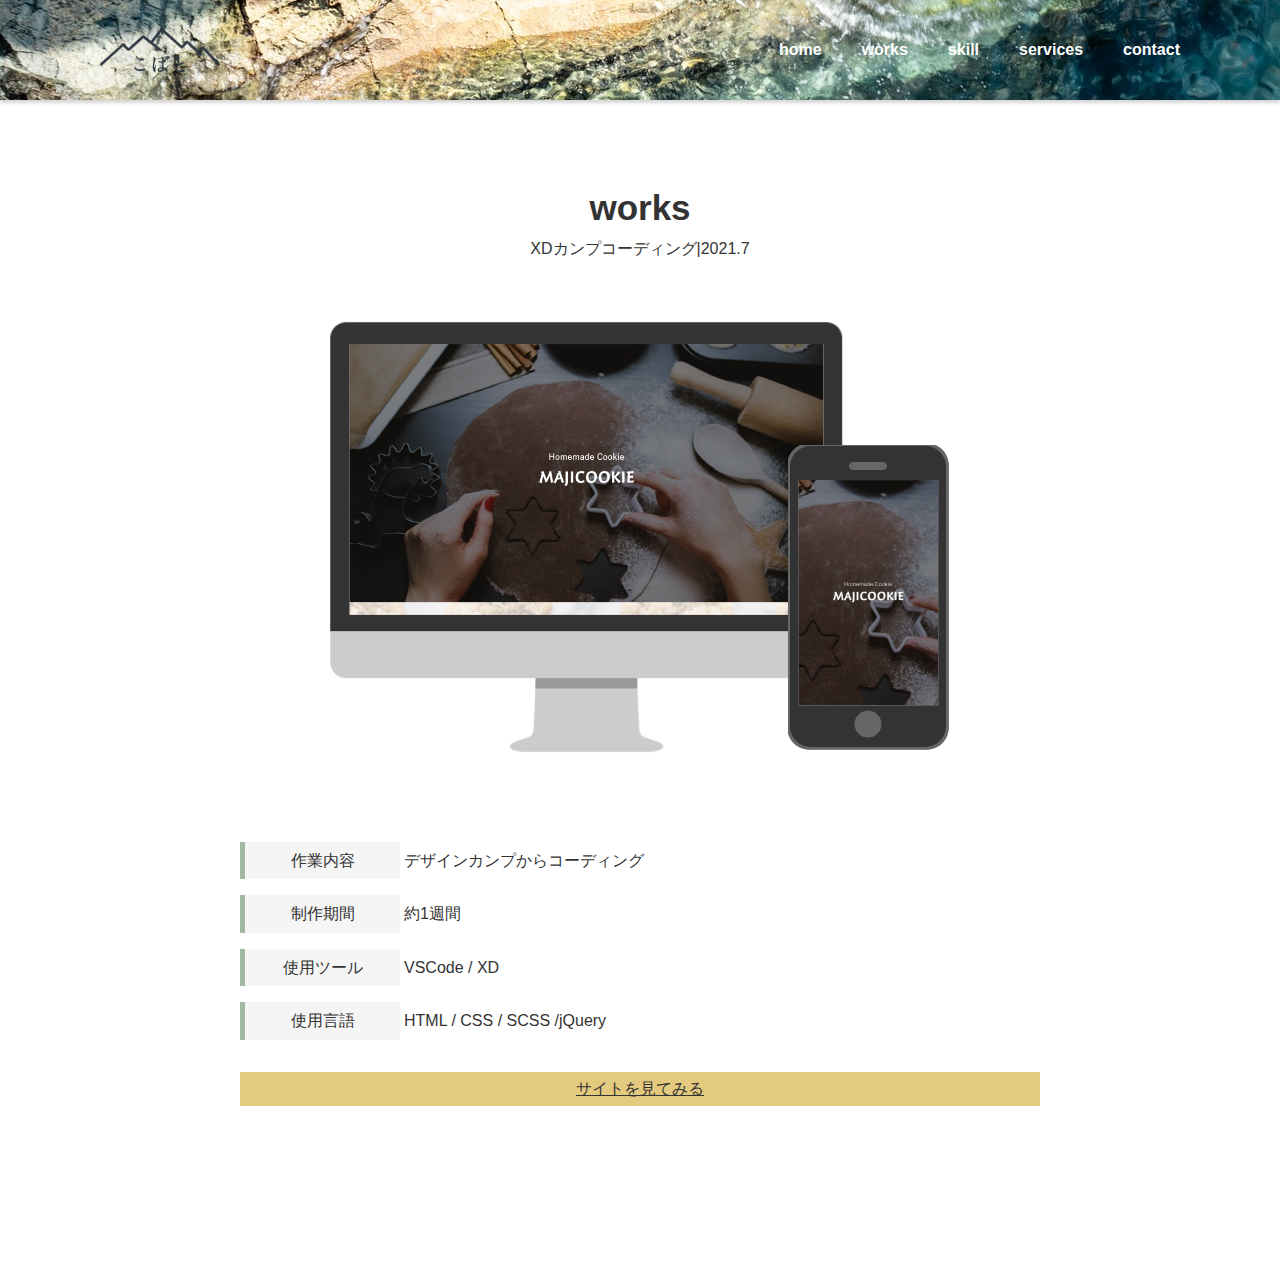
==== works.html @ 5d04876a "13" ====
<!DOCTYPE html>
<html lang="ja">
<head>
    <meta charset="UTF-8">
    <meta http-equiv="X-UA-Compatible" content="IE=edge">
    <meta name="viewport" content="width=device-width, initial-scale=1.0">
    <title>kobato_portfolio</title>
    <link rel="stylesheet" href="./css/reset.css">
    <link rel="stylesheet" href="./css/works.css">
    <link href="https://use.fontawesome.com/releases/v5.6.1/css/all.css" rel="stylesheet">
</head>
<body>
    <header class="header">
        <div class="header__bg">
            <div class="header__logo">
                <a href="index.html"><img src="./img/logo.png" alt=""></a>
            </div>
            <ul class="header__nav">
                <li class="header__nav-item"><a href="index.html">home</a></li>
                <li class="header__nav-item"><a href="index.html#works">works</a></li>
                <li class="header__nav-item"><a href="index.html#skill">skill</a></li>
                <li class="header__nav-item"><a href="index.html#services">services</a></li>
                <li class="header__nav-item"><a href="index.html#contact">contact</a></li>
            </ul>
        </div>
    </header>
    <section class="main section">
        <div class="main__inner inner">
            <div class="main__title title">works</div>
            <div class="main__subtitle">XDカンプコーディング|2021.7</div>
            <div class="main__img"><img src="./img/majicookie.png" alt=""></div>
        </div>
    </section>
    <section class="about section">
        <div class="about__inner inner">
            <dl class="about__list">
                <dt class="about__item">作業内容</dt>
                <dd class="about__txt">デザインカンプからコーディング</dd>
                <dt class="about__item">制作期間</dt>
                <dd class="about__txt">約1週間</dd>
                <dt class="about__item">使用ツール</dt>
                <dd class="about__txt">VSCode / XD</dd>
                <dt class="about__item">使用言語</dt>
                <dd class="about__txt">HTML / CSS / SCSS /jQuery</dd>
            </dl>
            <div class="about__link"><a href="index.html" target="_blank">サイトを見てみる</a></div>
        </div>
    </section>
    <section class="point section"></section>
    <section class="design section"></section>
    <section class="coding section"></section>
    <footer class="footer section"></footer>
    <script src="https://ajax.googleapis.com/ajax/libs/jquery/3.6.0/jquery.min.js"></script>
    <script src="./js/jquery.js"></script>
</body>
</html>
---- css/works.css ----
@charset "UTF-8";
@media (max-width: 767px) {
  .br-sp {
    display: none;
  }
}

/* ================================
reset.css
================================ */
*,
*::before,
*::after {
  -webkit-box-sizing: border-box;
          box-sizing: border-box;
}

html,
body {
  padding: 0;
  margin: 0;
}

body {
  font-family: "TsukuARdGothic-Regular", YuGothic, "游ゴシック Medium", "Yu Gothic Medium", "游ゴシック", "Yu Gothic", sans-serif;
  font-size: 16px;
  line-height: 1.6;
  background-color: #fff;
  color: #333333;
}

img {
  max-width: 100%;
  height: auto;
}

ul,
ol {
  list-style: none;
  padding: 0;
  margin: 0;
}

h1,
h2,
h3,
h4,
h5,
h6,
dl,
dd {
  padding: 0;
  margin: 0;
}

a {
  color: inherit;
}
a:hover {
  opacity: 0.5;
}

.section {
  padding: 30px 0 10px;
}
@media (max-width: 767px) {
  .section {
    padding-top: 50px;
    padding-bottom: 60px;
  }
}

.title {
  font-size: 35px;
  font-weight: 700;
  text-align: center;
}

.inner {
  width: 800px;
  max-width: 100%;
  margin: 0 auto;
}
@media (min-width: 768px) and (max-width: 800px) {
  .inner {
    padding-left: 24px;
    padding-right: 24px;
  }
}
@media (max-width: 767px) {
  .inner {
    width: 332px;
    padding-left: 16px;
    padding-right: 16px;
  }
}

dl {
  display: block;
  -webkit-margin-before: 1em;
          margin-block-start: 1em;
  -webkit-margin-after: 1em;
          margin-block-end: 1em;
  -webkit-margin-start: 0px;
          margin-inline-start: 0px;
  -webkit-margin-end: 0px;
          margin-inline-end: 0px;
}

dt {
  display: block;
}

/* ================================
header
================================ */
.header {
  height: 100px;
  position: fixed;
  width: 100%;
  -webkit-box-shadow: 0 3px 3px rgba(0, 0, 0, 0.16);
          box-shadow: 0 3px 3px rgba(0, 0, 0, 0.16);
  z-index: 100;
  top: 0;
  left: 0;
}

.header__bg {
  background: url(../img/hiroyoshi-urushima-D2dyWf0NImU-unsplash.jpg) no-repeat center center;
  display: -webkit-box;
  display: -ms-flexbox;
  display: flex;
  -webkit-box-align: center;
      -ms-flex-align: center;
          align-items: center;
  height: inherit;
}

.header__logo {
  padding-left: 100px;
}
.header__logo img {
  width: 50%;
  padding-top: 12px;
}

.header__nav {
  padding-right: 100px;
  display: -webkit-box;
  display: -ms-flexbox;
  display: flex;
  -webkit-box-align: center;
      -ms-flex-align: center;
          align-items: center;
  margin-left: auto;
}
.header__nav li:not(:first-child) {
  margin-left: 40px;
}
.header__nav li a {
  color: #fff;
  text-decoration: none;
  font-weight: 700;
  position: relative;
}

/* ================================
main
================================ */
.main {
  text-align: center;
}

.main__title {
  padding-top: 150px;
}

.main__subtitle {
  padding-bottom: 50px;
}

.main__img {
  width: 80%;
  margin: auto;
}

/* ================================
about
================================ */
.about__list {
  width: 100%;
  display: -webkit-box;
  display: -ms-flexbox;
  display: flex;
  -ms-flex-wrap: wrap;
      flex-wrap: wrap;
  -ms-flex-pack: distribute;
      justify-content: space-around;
}

.about__item {
  width: 20%;
  margin-top: 1rem;
  -ms-flex-item-align: center;
      align-self: center;
  padding: 0.375rem 0.25rem;
  text-align: center;
  border-left: 5px solid #a1b9a0;
  background: #f5f5f5;
}

.about__txt {
  width: 80%;
  margin-top: 1rem;
  -ms-flex-item-align: center;
      align-self: center;
  padding: 0.375rem 0.25rem;
}

.about__link {
  width: 100%;
  text-align: center;
  background-color: #e3ca7f;
  padding: 0.25rem;
  margin: 2rem auto 0;
  -webkit-transition: all 0.5s;
  transition: all 0.5s;
}
/* ================================
point
================================ */
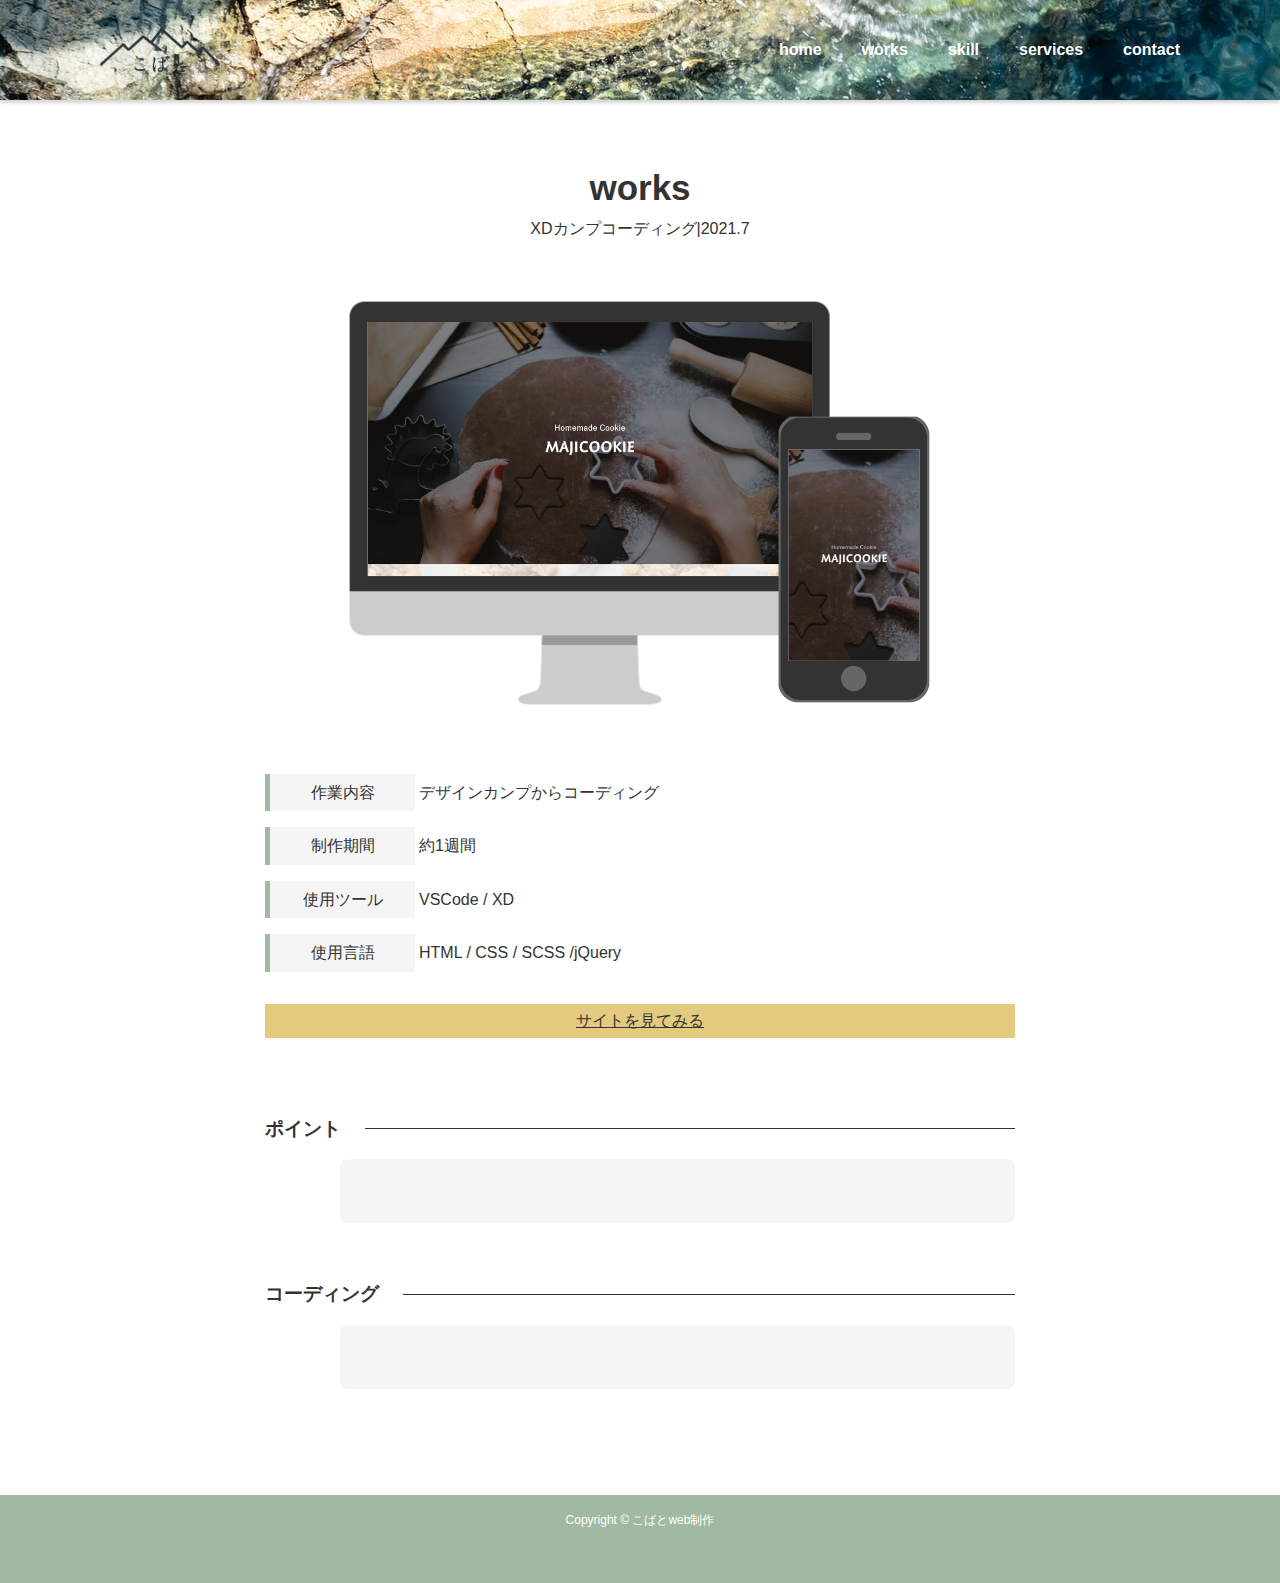
==== commit 283921c8: "残すはハンバーガーメニューの実装、ファーストビュー・workspageのレスポンシブ" ====
--- a/works.html
+++ b/works.html
@@ -8,6 +8,7 @@
     <link rel="stylesheet" href="./css/reset.css">
     <link rel="stylesheet" href="./css/works.css">
     <link href="https://use.fontawesome.com/releases/v5.6.1/css/all.css" rel="stylesheet">
+    <script src="https://ajax.googleapis.com/ajax/libs/jquery/3.4.1/jquery.min.js"></script>
 </head>
 <body>
     <header class="header">
@@ -43,13 +44,27 @@
                 <dt class="about__item">使用言語</dt>
                 <dd class="about__txt">HTML / CSS / SCSS /jQuery</dd>
             </dl>
-            <div class="about__link"><a href="index.html" target="_blank">サイトを見てみる</a></div>
+            <div class="about__link"><a href="https://kobato-bocchi.github.io/step4.xd/" target="_blank">サイトを見てみる</a></div>
         </div>
     </section>
-    <section class="point section"></section>
-    <section class="design section"></section>
-    <section class="coding section"></section>
-    <footer class="footer section"></footer>
+    <section class="workspage section">
+        <div class="workspage__inner inner">
+            <div class="workspage__box">
+                <h3 class="workspage__title">ポイント</h3>
+                <p class="workspage__txt">
+
+                </p>
+                <h3 class="workspage__title">コーディング</h3>
+                <p class="workspage__txt">
+
+                </p>
+            </div>
+        </div>
+    </section>
+    <footer class="footer">
+        <div id="page_top" style><a href="#">TOP</a></div>
+        <div class="footer__copyright">Copyright &copy; こばとweb制作</div>
+    </footer>
     <script src="https://ajax.googleapis.com/ajax/libs/jquery/3.6.0/jquery.min.js"></script>
     <script src="./js/jquery.js"></script>
 </body>
--- a/css/works.css
+++ b/css/works.css
@@ -61,7 +61,7 @@
 }
 
 .section {
-  padding: 30px 0 10px;
+  padding: 10px 0 10px;
 }
 @media (max-width: 767px) {
   .section {
@@ -77,11 +77,11 @@
 }
 
 .inner {
-  width: 800px;
+  width: 750px;
   max-width: 100%;
   margin: 0 auto;
 }
-@media (min-width: 768px) and (max-width: 800px) {
+@media (min-width: 768px) and (max-width: 750px) {
   .inner {
     padding-left: 24px;
     padding-right: 24px;
@@ -227,5 +227,97 @@
   transition: all 0.5s;
 }
 /* ================================
-point
-================================ */+workspage
+================================ */
+.workspage__title {
+  display: -webkit-box;
+  display: -ms-flexbox;
+  display: flex;
+  -webkit-box-align: center;
+      -ms-flex-align: center;
+          align-items: center;
+  margin: 3.5rem auto 0;
+  text-align: center;
+}
+.workspage__title h3 {
+  -webkit-margin-before: 1em;
+          margin-block-start: 1em;
+  -webkit-margin-after: 1em;
+          margin-block-end: 1em;
+  -webkit-margin-start: 0px;
+          margin-inline-start: 0px;
+  -webkit-margin-end: 0px;
+          margin-inline-end: 0px;
+  font-weight: bold;
+}
+.workspage__title::after {
+  border-top: 1px solid;
+  content: "";
+  -webkit-box-flex: 1;
+      -ms-flex-positive: 1;
+          flex-grow: 1;
+  margin-left: 1.5rem;
+}
+
+.workspage__txt {
+  width: 90%;
+  padding: 2rem;
+  border-radius: 0.5rem;
+  background-color: #f5f5f5;
+  margin-left: auto;
+  margin-top: 1rem;
+}
+
+/* ================================
+footer
+================================ */
+.footer {
+  width: 100%;
+  height: 5.5rem;
+  background-color: #a1b9a0;
+  color: #fff;
+  margin-top: 5rem;
+  font-size: 12px;
+}
+
+#page_top {
+  position: fixed;
+  right: 1rem;
+  bottom: 2rem;
+  height: 3rem;
+  text-decoration: none;
+  font-weight: bold;
+  -webkit-transform: rotate(90deg);
+          transform: rotate(90deg);
+  font-size: 80%;
+  line-height: 1.5rem;
+  color: color(sub);
+  padding: 0 0 0 35px;
+  border-top: solid 1px;
+}
+#page_top:hover {
+  color: color(main);
+  -webkit-transition: all 0.5s;
+  transition: all 0.5s;
+}
+#page_top::before {
+  content: "";
+  display: block;
+  position: absolute;
+  top: -1px;
+  left: 0;
+  width: 1rem;
+  border-top: solid 1px;
+  -webkit-transform: rotate(35deg);
+          transform: rotate(35deg);
+  -webkit-transform-origin: left top;
+          transform-origin: left top;
+}
+#page_top a {
+  text-decoration: none;
+}
+
+.footer__copyright {
+  text-align: center;
+  padding: 1rem;
+}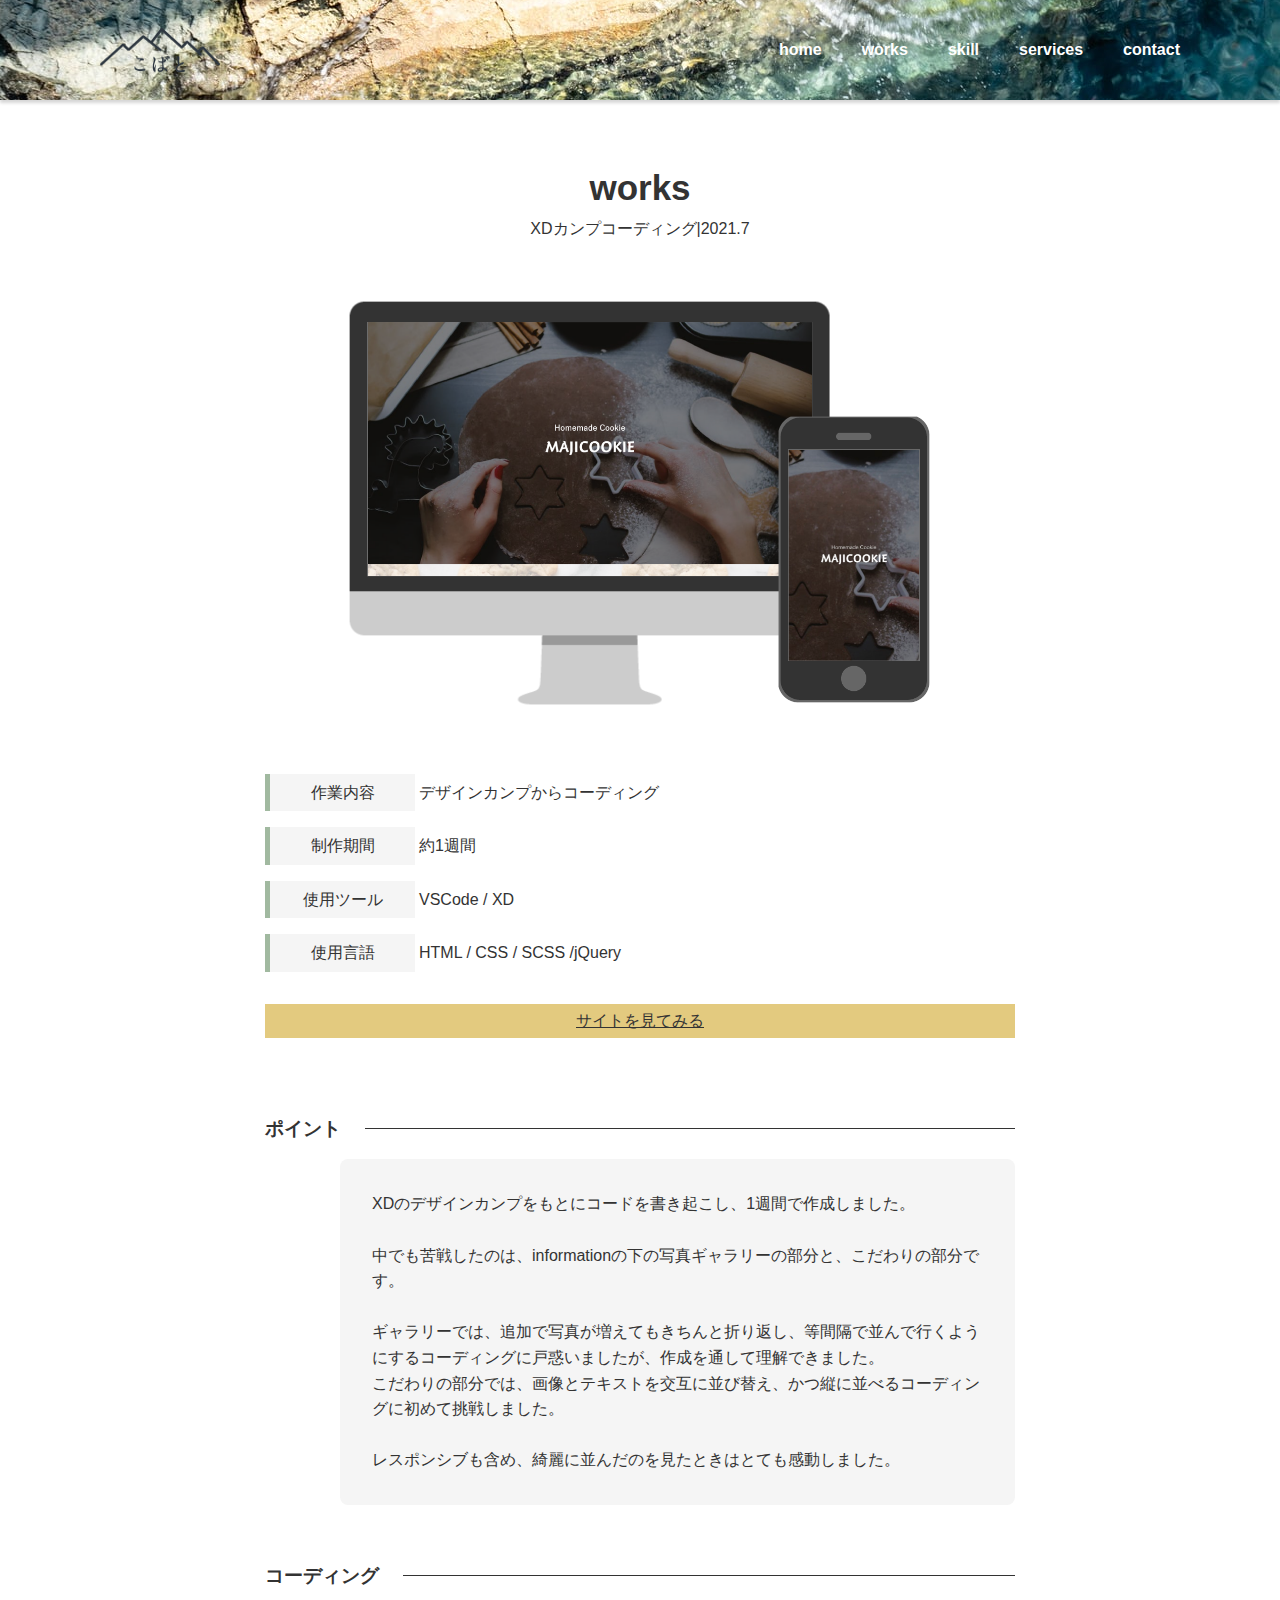
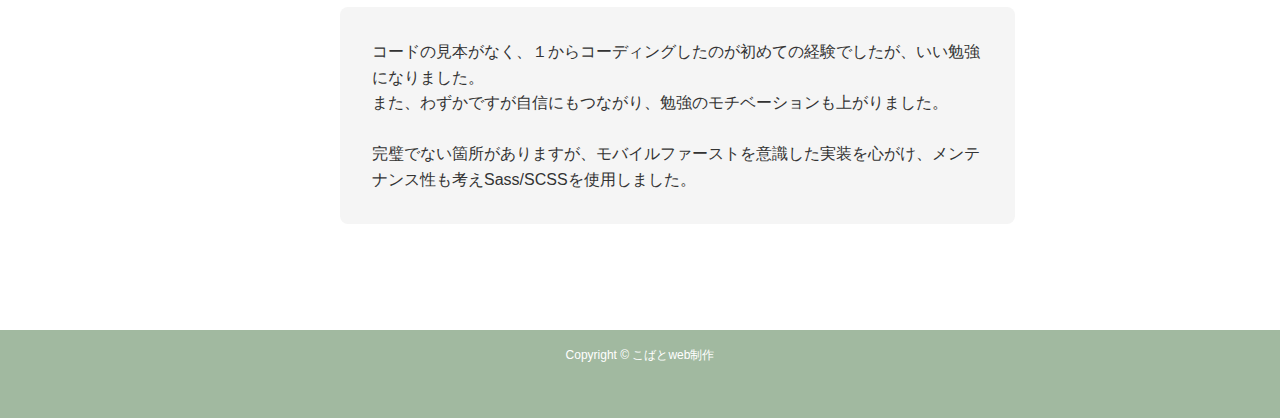
==== commit 4d8b0edc: "firstViewのレスポンシブに入る直前まで" ====
--- a/works.html
+++ b/works.html
@@ -52,11 +52,19 @@
             <div class="workspage__box">
                 <h3 class="workspage__title">ポイント</h3>
                 <p class="workspage__txt">
+                    XDのデザインカンプをもとにコードを書き起こし、1週間で作成しました。<br><br>
+                    中でも苦戦したのは、informationの下の写真ギャラリーの部分と、こだわりの部分です。<br><br>
+                    ギャラリーでは、追加で写真が増えてもきちんと折り返し、等間隔で並んで行くようにするコーディングに戸惑いましたが、作成を通して理解できました。<br>
+                    こだわりの部分では、画像とテキストを交互に並び替え、かつ縦に並べるコーディングに初めて挑戦しました。<br><br>
+                    レスポンシブも含め、綺麗に並んだのを見たときはとても感動しました。
+
 
                 </p>
                 <h3 class="workspage__title">コーディング</h3>
                 <p class="workspage__txt">
-
+                    コードの見本がなく、１からコーディングしたのが初めての経験でしたが、いい勉強になりました。<br>
+                    また、わずかですが自信にもつながり、勉強のモチベーションも上がりました。<br><br>
+                    完璧でない箇所がありますが、モバイルファーストを意識した実装を心がけ、メンテナンス性も考えSass/SCSSを使用しました。
                 </p>
             </div>
         </div>
--- a/css/works.css
+++ b/css/works.css
@@ -27,6 +27,11 @@
   line-height: 1.6;
   background-color: #fff;
   color: #333333;
+}
+@media (max-width: 767px) {
+  body {
+    font-size: 0.75rem;
+  }
 }
 
 img {
@@ -65,8 +70,8 @@
 }
 @media (max-width: 767px) {
   .section {
-    padding-top: 50px;
-    padding-bottom: 60px;
+    padding-top: 20px;
+    padding-bottom: 30px;
   }
 }
 
@@ -74,6 +79,11 @@
   font-size: 35px;
   font-weight: 700;
   text-align: center;
+}
+@media (max-width: 767px) {
+  .title {
+    font-size: 30px;
+  }
 }
 
 .inner {
@@ -89,9 +99,9 @@
 }
 @media (max-width: 767px) {
   .inner {
-    width: 332px;
-    padding-left: 16px;
-    padding-right: 16px;
+    width: 370px;
+    padding-left: 4px;
+    padding-right: 4px;
   }
 }
 
@@ -170,6 +180,11 @@
 .main {
   text-align: center;
 }
+@media (max-width: 767px) {
+  .main {
+    padding-bottom: 0;
+  }
+}
 
 .main__title {
   padding-top: 150px;
@@ -177,6 +192,11 @@
 
 .main__subtitle {
   padding-bottom: 50px;
+}
+@media (max-width: 767px) {
+  .main__subtitle {
+    padding-bottom: 25px;
+  }
 }
 
 .main__img {
@@ -187,6 +207,12 @@
 /* ================================
 about
 ================================ */
+@media (max-width: 767px) {
+  .about {
+    padding: 0;
+  }
+}
+
 .about__list {
   width: 100%;
   display: -webkit-box;
@@ -229,6 +255,12 @@
 /* ================================
 workspage
 ================================ */
+@media (max-width: 767px) {
+  .workspage {
+    padding: 0;
+  }
+}
+
 .workspage__title {
   display: -webkit-box;
   display: -ms-flexbox;
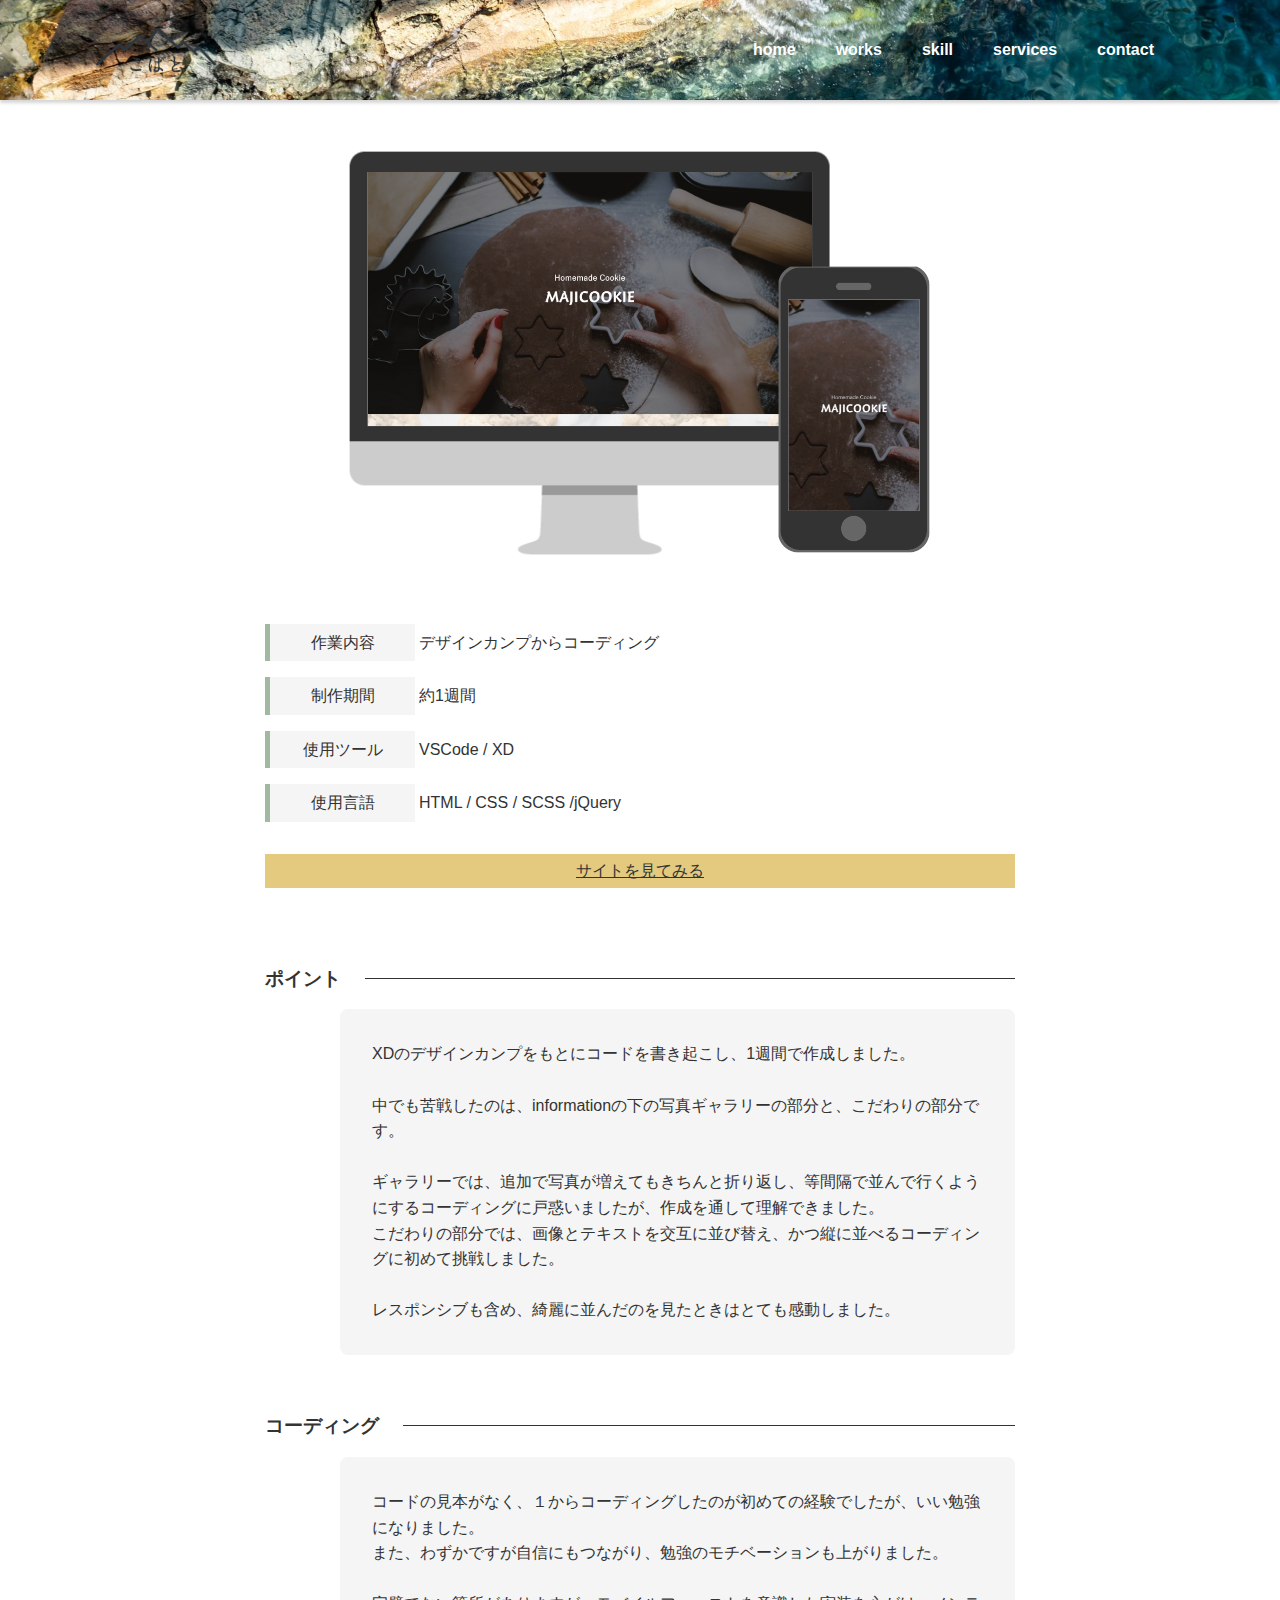
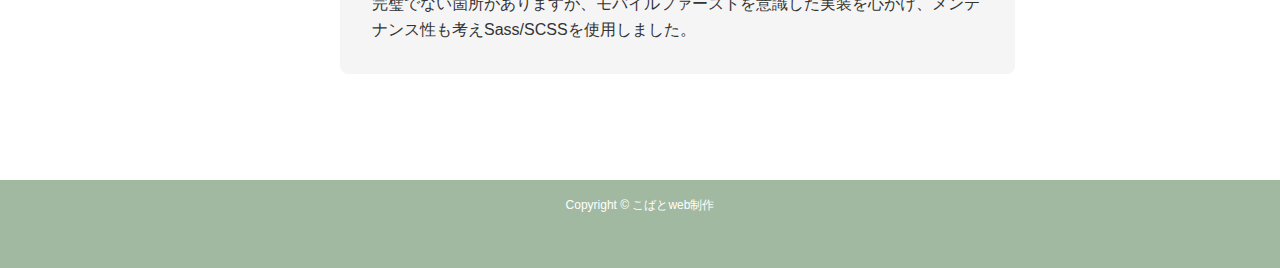
==== commit 1ba4f4ec: "完成" ====
--- a/works.html
+++ b/works.html
@@ -13,16 +13,28 @@
 <body>
     <header class="header">
         <div class="header__bg">
+        <div class="header__contents">
             <div class="header__logo">
-                <a href="index.html"><img src="./img/logo.png" alt=""></a>
+                <a href=""><img src="./img/logo.png" alt=""></a>
             </div>
-            <ul class="header__nav">
-                <li class="header__nav-item"><a href="index.html">home</a></li>
-                <li class="header__nav-item"><a href="index.html#works">works</a></li>
-                <li class="header__nav-item"><a href="index.html#skill">skill</a></li>
-                <li class="header__nav-item"><a href="index.html#services">services</a></li>
-                <li class="header__nav-item"><a href="index.html#contact">contact</a></li>
-            </ul>
+            <nav id="g-nav">
+                <div class="openbtn">
+                    <span></span>
+                    <span></span>
+                    <span></span>
+                </div>
+                <div class="circle-bg"></div>
+            <div id="g-nav-list">
+                <ul>
+                    <li><a href="index.html#">home</a></li>
+                    <li><a href="index.html#works">works</a></li>
+                    <li><a href="index.html#skill">skill</a></li>
+                    <li><a href="index.html#services">services</a></li>
+                    <li><a href="index.html#contact">contact</a></li>
+                </ul>
+            </div>
+            </nav>
+        </div>
         </div>
     </header>
     <section class="main section">
--- a/css/works.css
+++ b/css/works.css
@@ -83,6 +83,7 @@
 @media (max-width: 767px) {
   .title {
     font-size: 30px;
+    padding-top: 80px;
   }
 }
 
@@ -134,28 +135,102 @@
   top: 0;
   left: 0;
 }
+@media (min-width: 768px) and (max-width: 750px) {
+  .header {
+    height: 70px;
+  }
+}
+@media (max-width: 767px) {
+  .header {
+    height: 60px;
+  }
+}
 
 .header__bg {
-  background: url(../img/hiroyoshi-urushima-D2dyWf0NImU-unsplash.jpg) no-repeat center center;
+  background: url(../img/hiroyoshi-urushima-D2dyWf0NImU-unsplash.jpg) no-repeat center center/cover;
   display: -webkit-box;
   display: -ms-flexbox;
   display: flex;
+  -ms-flex-pack: distribute;
+      justify-content: space-around;
+  height: inherit;
+}
+
+.header__contents {
+  width: 85%;
+  display: -webkit-box;
+  display: -ms-flexbox;
+  display: flex;
+  -webkit-box-pack: justify;
+      -ms-flex-pack: justify;
+          justify-content: space-between;
   -webkit-box-align: center;
       -ms-flex-align: center;
           align-items: center;
-  height: inherit;
-}
-
-.header__logo {
-  padding-left: 100px;
+}
+@media (max-width: 767px) {
+  .header__contents {
+    width: 100%;
+  }
+}
+
+@media (max-width: 767px) {
+  .header__logo {
+    padding-left: 30px;
+  }
 }
 .header__logo img {
   width: 50%;
   padding-top: 12px;
 }
 
-.header__nav {
-  padding-right: 100px;
+#g-nav {
+  padding-right: 30px;
+}
+@media (max-width: 767px) {
+  #g-nav {
+    position: absolute;
+    right: 0;
+  }
+  #g-nav ul {
+    opacity: 0;
+    position: absolute;
+    z-index: 999;
+    top: 50%;
+    left: 50%;
+    -webkit-transform: translate(-50%, -50%);
+            transform: translate(-50%, -50%);
+  }
+}
+
+@media (max-width: 767px) {
+  #g-nav.panelactive {
+    position: fixed;
+    z-index: 999;
+    top: 0;
+    width: 100%;
+    height: 100vh;
+  }
+  #g-nav.panelactive #g-nav-list {
+    display: block;
+  }
+  #g-nav.panelactive ul {
+    opacity: 1;
+  }
+  #g-nav.panelactive ul li {
+    -webkit-animation-name: gnaviAnime;
+            animation-name: gnaviAnime;
+    -webkit-animation-duration: 1s;
+            animation-duration: 1s;
+    -webkit-animation-delay: 0.2s;
+            animation-delay: 0.2s;
+    -webkit-animation-fill-mode: forwards;
+            animation-fill-mode: forwards;
+    opacity: 0;
+  }
+}
+
+#g-nav-list ul {
   display: -webkit-box;
   display: -ms-flexbox;
   display: flex;
@@ -164,16 +239,155 @@
           align-items: center;
   margin-left: auto;
 }
-.header__nav li:not(:first-child) {
-  margin-left: 40px;
-}
-.header__nav li a {
+@media (max-width: 767px) {
+  #g-nav-list ul {
+    display: block;
+  }
+}
+@media (min-width: 750px) {
+  #g-nav-list ul li:not(:first-child) {
+    margin-left: 40px;
+  }
+}
+@media (min-width: 768px) and (max-width: 750px) {
+  #g-nav-list ul li:not(:first-child) {
+    margin-left: 40px;
+  }
+}
+@media (max-width: 767px) {
+  #g-nav-list ul li {
+    padding: 15px;
+  }
+}
+#g-nav-list ul li a {
   color: #fff;
   text-decoration: none;
   font-weight: 700;
   position: relative;
 }
-
+@media (max-width: 767px) {
+  #g-nav-list {
+    display: none;
+    position: fixed;
+    z-index: 999;
+    width: 100%;
+    height: 100vh;
+    overflow: auto;
+    -webkit-overflow-scrolling: touch;
+  }
+}
+
+@media (max-width: 767px) {
+  @-webkit-keyframes gnaviAnime {
+    0% {
+      opacity: 0;
+    }
+    100% {
+      opacity: 1;
+    }
+  }
+  @keyframes gnaviAnime {
+    0% {
+      opacity: 0;
+    }
+    100% {
+      opacity: 1;
+    }
+  }
+}
+@media (max-width: 767px) {
+  .circle-bg {
+    position: fixed;
+    z-index: 3;
+    width: 14px;
+    height: 100px;
+    background: #E3CA7E;
+    -webkit-transform: scale(0);
+            transform: scale(0);
+    right: -50px;
+    top: -50px;
+    -webkit-transition: all 0.6s;
+    transition: all 0.6s;
+  }
+}
+
+@media (max-width: 767px) {
+  .circle-bg.circleactive {
+    -webkit-transform: scale(50);
+            transform: scale(50);
+  }
+}
+
+@media (max-width: 767px) {
+  .openbtn {
+    position: relative;
+    background: #E3CA7E;
+    cursor: pointer;
+    width: 50px;
+    height: 50px;
+    border-radius: 5px;
+    z-index: 9999;
+  }
+  .openbtn span {
+    display: inline-block;
+    -webkit-transition: all 0.4s;
+    transition: all 0.4s;
+    position: absolute;
+    left: 14px;
+    height: 2px;
+    border-radius: 5px;
+    background: #000;
+    width: 45%;
+  }
+  .openbtn span:nth-of-type(1) {
+    top: 13px;
+  }
+  .openbtn span:nth-of-type(2) {
+    top: 19px;
+  }
+  .openbtn span:nth-of-type(3) {
+    top: 25px;
+  }
+  .openbtn span:nth-of-type(3)::after {
+    content: "Menu";
+    position: absolute;
+    top: 5px;
+    left: -2px;
+    color: #000;
+    font-size: 0.6rem;
+    text-transform: uppercase;
+  }
+
+  .openbtn.active {
+    position: relative;
+    top: 5px;
+    left: 85%;
+  }
+  .openbtn.active span:nth-of-type(1) {
+    top: 14px;
+    left: 18px;
+    -webkit-transform: translateY(6px) rotate(-45deg);
+            transform: translateY(6px) rotate(-45deg);
+    width: 30%;
+  }
+  .openbtn.active span:nth-of-type(2) {
+    opacity: 0;
+  }
+  .openbtn.active span:nth-of-type(3) {
+    top: 26px;
+    left: 18px;
+    -webkit-transform: translateY(-6px) rotate(45deg);
+            transform: translateY(-6px) rotate(45deg);
+    width: 30%;
+  }
+  .openbtn.active span:nth-of-type(3)::after {
+    content: "Close";
+    -webkit-transform: translateY(0) rotate(-45deg);
+            transform: translateY(0) rotate(-45deg);
+    top: 5px;
+    left: 4px;
+  }
+}
 /* ================================
 main
 ================================ */
@@ -186,10 +400,6 @@
   }
 }
 
-.main__title {
-  padding-top: 150px;
-}
-
 .main__subtitle {
   padding-bottom: 50px;
 }
@@ -209,7 +419,7 @@
 ================================ */
 @media (max-width: 767px) {
   .about {
-    padding: 0;
+    padding-top: 0;
   }
 }
 
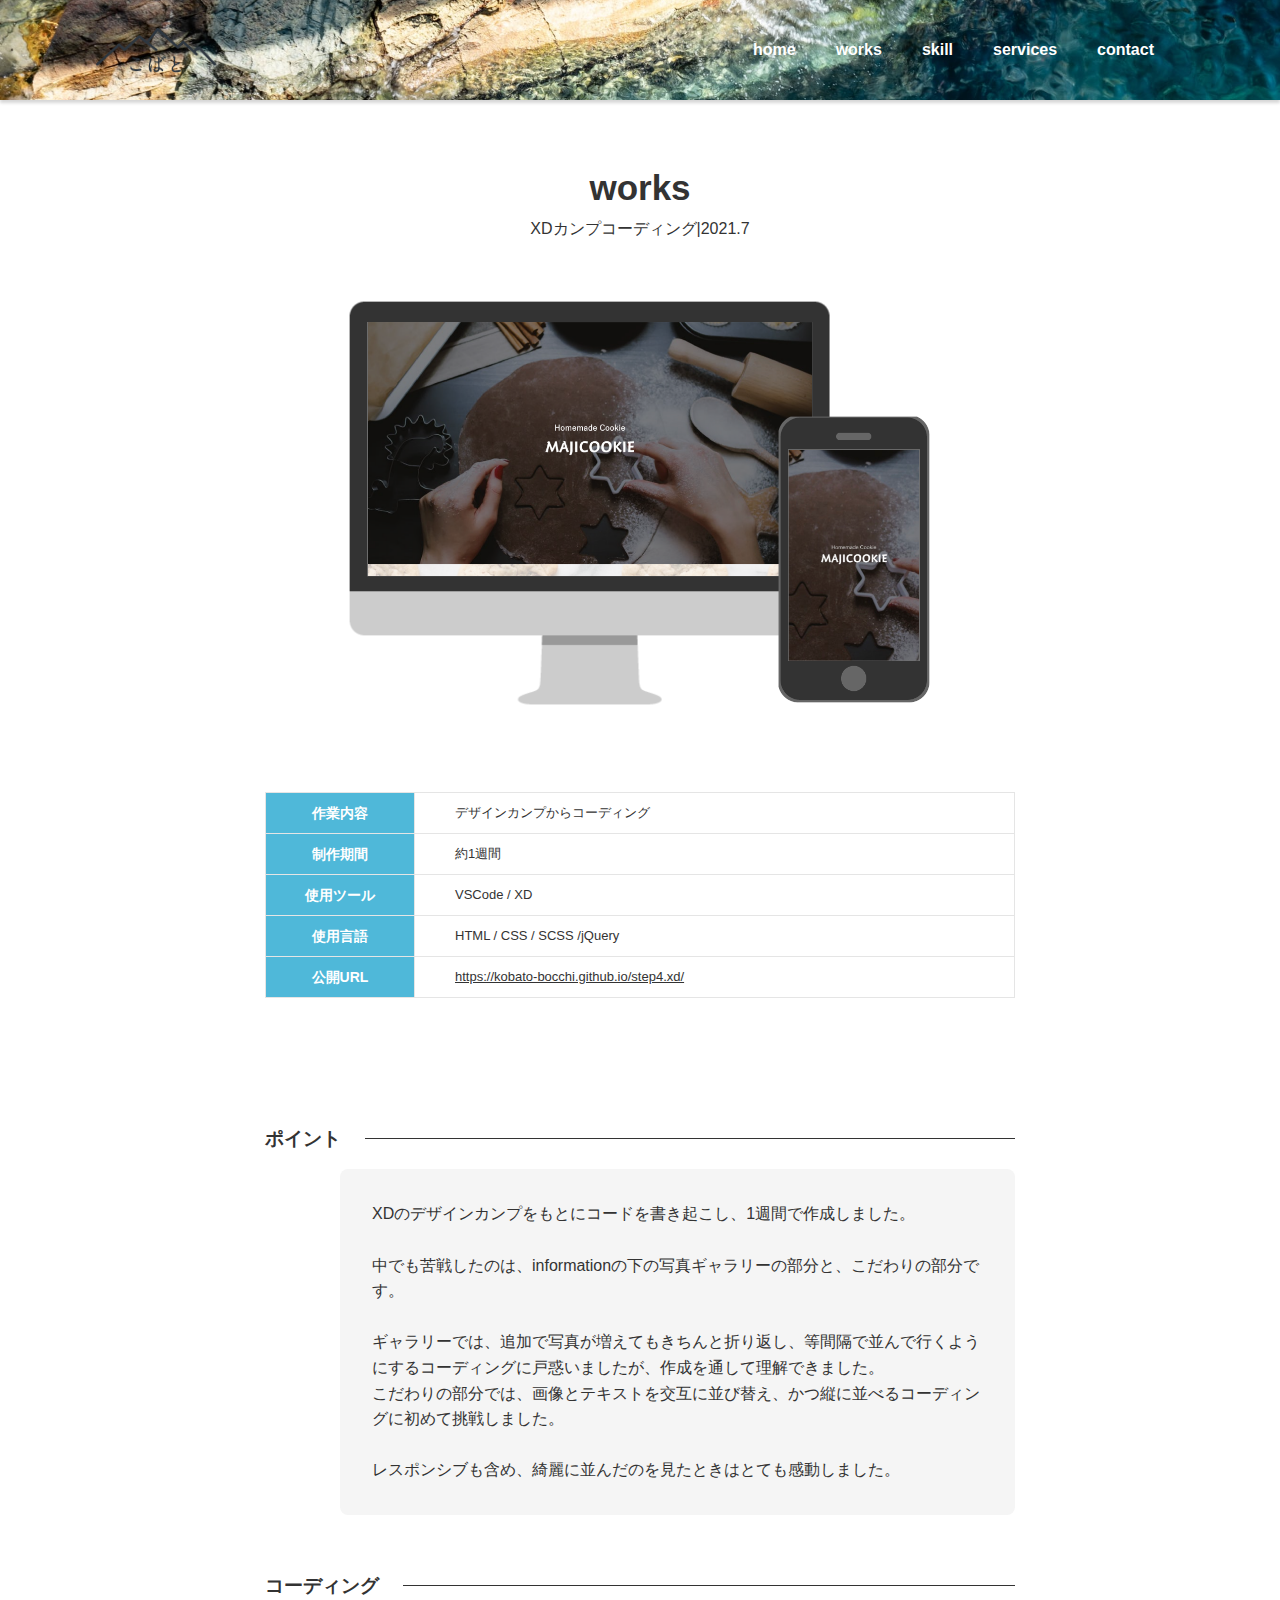
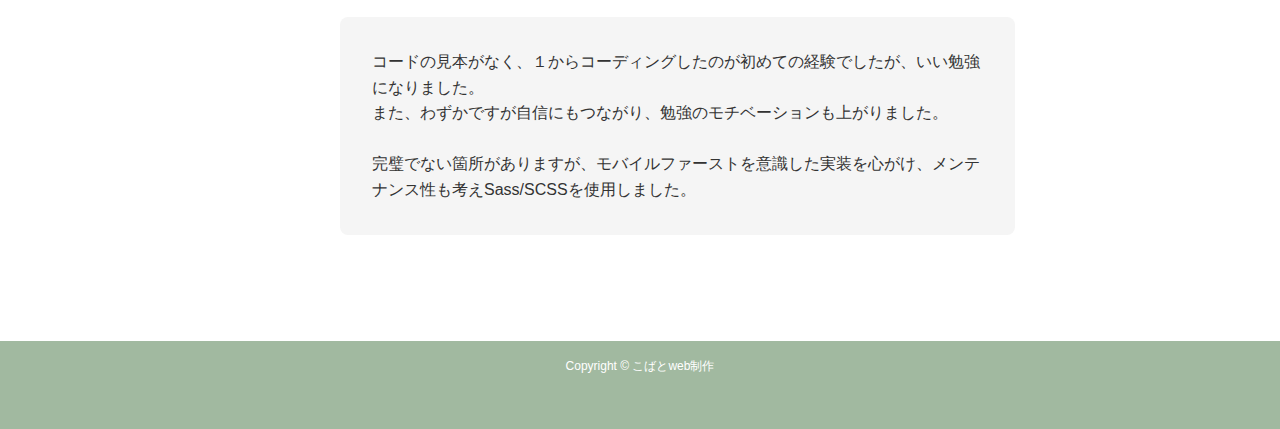
==== commit 40d8b3fa: "Worksの表デザイン変更" ====
--- a/works.html
+++ b/works.html
@@ -44,19 +44,32 @@
             <div class="main__img"><img src="./img/majicookie.png" alt=""></div>
         </div>
     </section>
-    <section class="about section">
-        <div class="about__inner inner">
-            <dl class="about__list">
-                <dt class="about__item">作業内容</dt>
-                <dd class="about__txt">デザインカンプからコーディング</dd>
-                <dt class="about__item">制作期間</dt>
-                <dd class="about__txt">約1週間</dd>
-                <dt class="about__item">使用ツール</dt>
-                <dd class="about__txt">VSCode / XD</dd>
-                <dt class="about__item">使用言語</dt>
-                <dd class="about__txt">HTML / CSS / SCSS /jQuery</dd>
-            </dl>
-            <div class="about__link"><a href="https://kobato-bocchi.github.io/step4.xd/" target="_blank">サイトを見てみる</a></div>
+    <section class="about-2 section">
+        <div class="about-2__inner inner">
+            <table>
+                <tbody>
+                    <tr>
+                        <th>作業内容</th>
+                        <td>デザインカンプからコーディング</td>
+                    </tr>
+                    <tr>
+                        <th>制作期間</th>
+                        <td>約1週間</td>
+                    </tr>
+                    <tr>
+                        <th>使用ツール</th>
+                        <td>VSCode / XD</td>
+                    </tr>
+                    <tr>
+                        <th>使用言語</th>
+                        <td>HTML / CSS / SCSS /jQuery</td>
+                    </tr>
+                    <tr>
+                        <th>公開URL</th>
+                        <td><a href="https://kobato-bocchi.github.io/step4.xd/">https://kobato-bocchi.github.io/step4.xd/</a></td>
+                    </tr>
+                </tbody>
+            </table>
         </div>
     </section>
     <section class="workspage section">
--- a/css/works.css
+++ b/css/works.css
@@ -77,12 +77,13 @@
 
 .title {
   font-size: 35px;
-  font-weight: 700;
+  font-weight: bold;
   text-align: center;
+  padding-top: 150px;
 }
 @media (max-width: 767px) {
   .title {
-    font-size: 30px;
+    font-size: 25px;
     padding-top: 80px;
   }
 }
@@ -415,53 +416,67 @@
 }
 
 /* ================================
-about
+about-2
 ================================ */
-@media (max-width: 767px) {
-  .about {
-    padding-top: 0;
-  }
-}
-
-.about__list {
+table {
+  display: table;
+  -webkit-box-sizing: border-box;
+          box-sizing: border-box;
+  text-indent: initial;
+  margin: 50px 0 50px;
+  border-collapse: collapse;
+  border-spacing: 0;
+  border-bottom: 0;
   width: 100%;
-  display: -webkit-box;
-  display: -ms-flexbox;
-  display: flex;
-  -ms-flex-wrap: wrap;
-      flex-wrap: wrap;
-  -ms-flex-pack: distribute;
-      justify-content: space-around;
-}
-
-.about__item {
-  width: 20%;
-  margin-top: 1rem;
-  -ms-flex-item-align: center;
-      align-self: center;
-  padding: 0.375rem 0.25rem;
-  text-align: center;
-  border-left: 5px solid #a1b9a0;
-  background: #f5f5f5;
-}
-
-.about__txt {
-  width: 80%;
-  margin-top: 1rem;
-  -ms-flex-item-align: center;
-      align-self: center;
-  padding: 0.375rem 0.25rem;
-}
-
-.about__link {
-  width: 100%;
-  text-align: center;
-  background-color: #e3ca7f;
-  padding: 0.25rem;
-  margin: 2rem auto 0;
-  -webkit-transition: all 0.5s;
-  transition: all 0.5s;
-}
+}
+@media (max-width: 767px) {
+  table {
+    width: 100%;
+    margin: 30px 0 10px;
+  }
+}
+
+@media (max-width: 767px) {
+  tr {
+    width: 100%;
+  }
+}
+
+th {
+  width: 149px;
+  font-size: 14px;
+  font-weight: 700;
+  line-height: 1;
+  padding: 13px 15px;
+  border: 1px solid #E5E5E5;
+  background-color: #4FB8D9;
+  color: #fff;
+}
+@media (max-width: 767px) {
+  th {
+    display: block;
+    width: 100%;
+  }
+}
+
+td {
+  font-size: 13px;
+  font-weight: 500;
+  line-height: 1.84615;
+  padding: 8px 40px;
+  border: 1px solid #E5E5E5;
+}
+@media (max-width: 767px) {
+  td {
+    display: block;
+    width: 100%;
+  }
+}
+
+tbody {
+  display: table-row-group;
+}
+
 /* ================================
 workspage
 ================================ */
